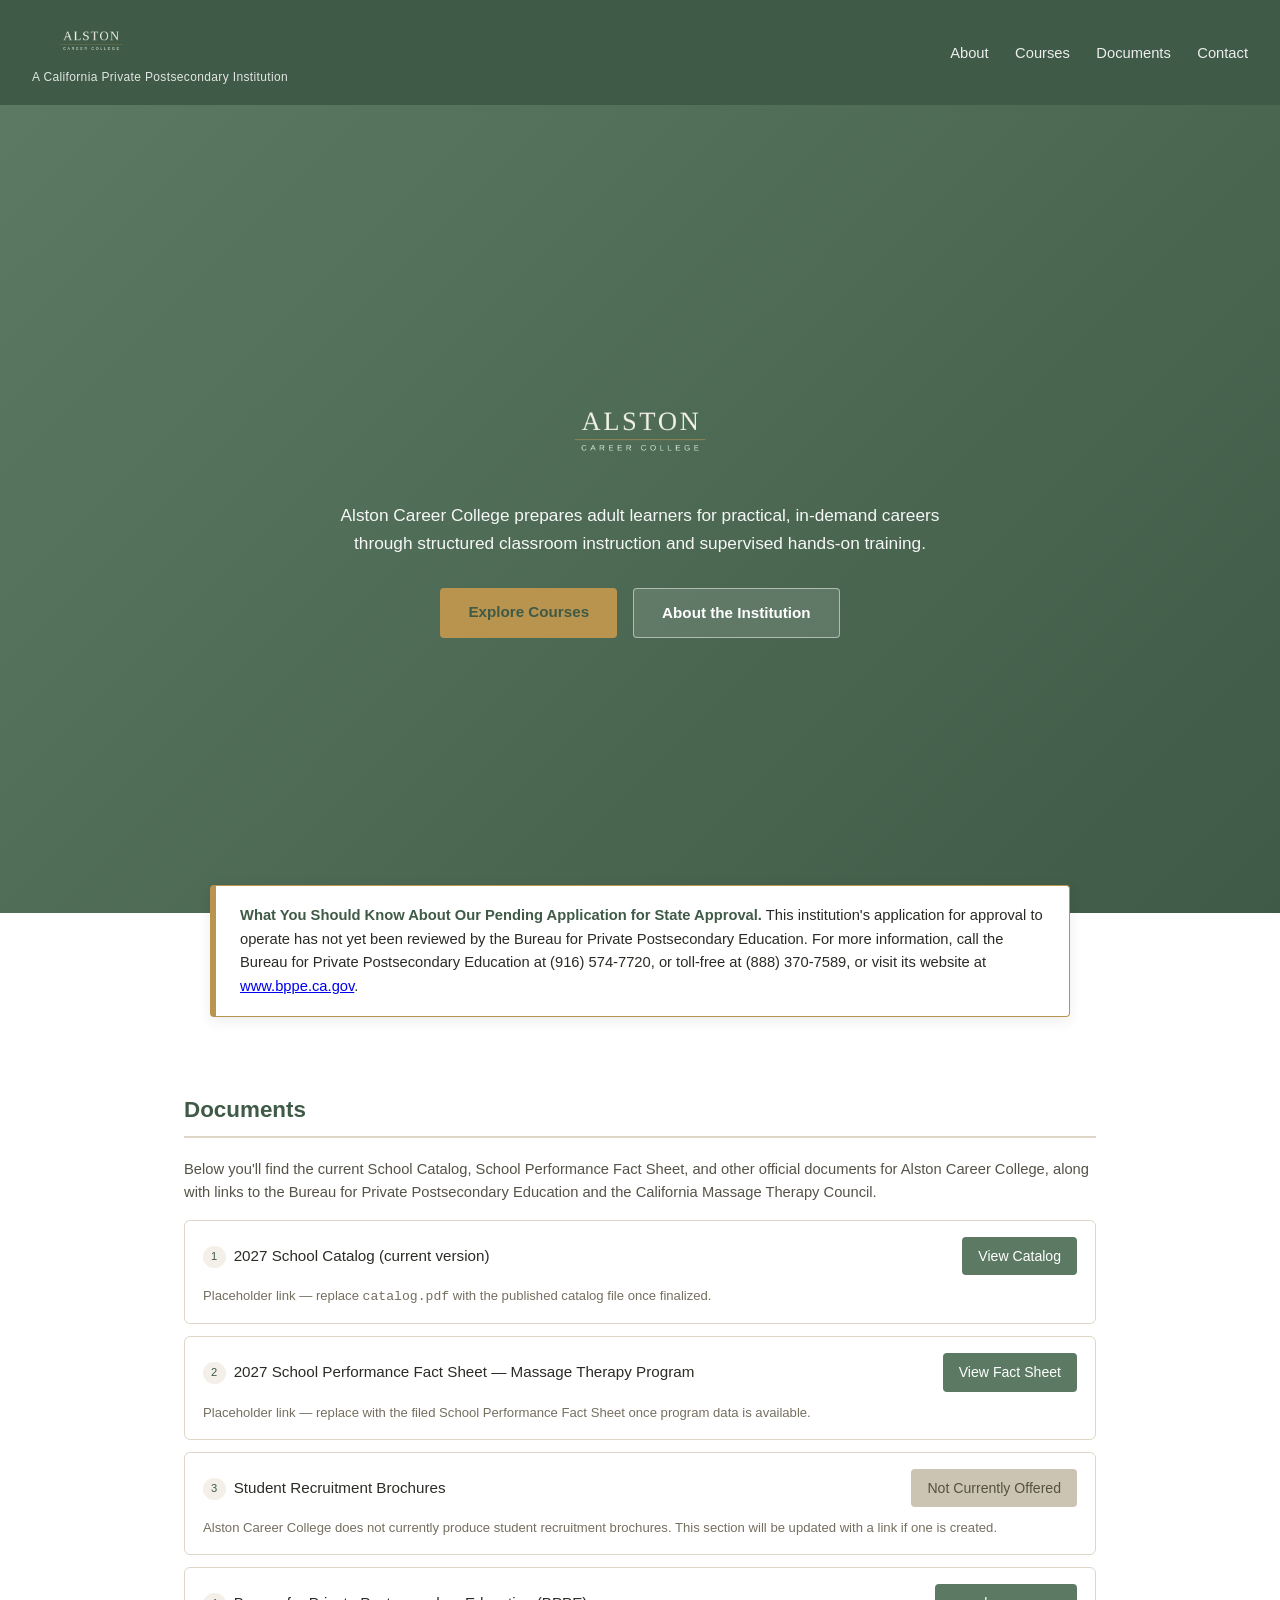
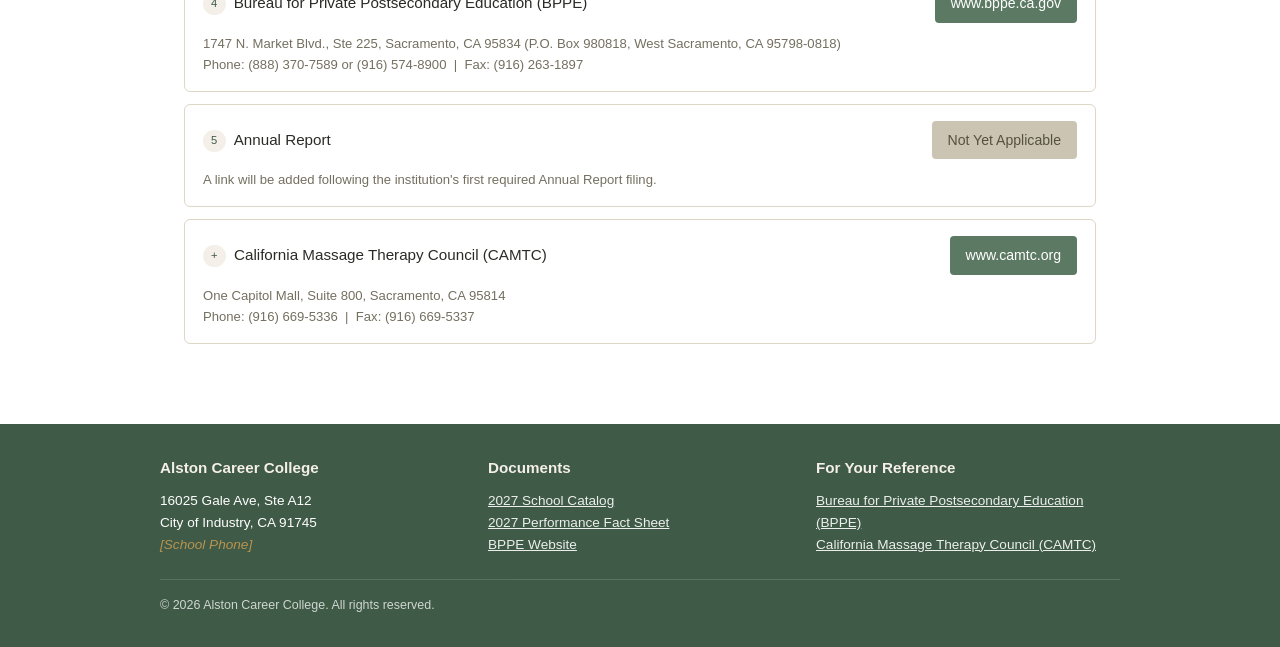
==== index.html @ c61b327b "Add files via upload" ====
<!DOCTYPE html>
<html lang="en">
<head>
<meta charset="UTF-8">
<meta name="viewport" content="width=device-width, initial-scale=1.0">
<title>Alston Career College</title>
<link rel="stylesheet" href="style.css">
</head>
<body>

<header>
  <div class="brand">
    <a class="brand-link" href="index.html"><img class="logo" src="logo.png" alt="Alston Career College"></a>
    <small>A California Private Postsecondary Institution</small>
  </div>
  <nav>
    <a href="about.html">About</a>
    <a href="courses.html">Courses</a>
    <a href="index.html#documents">Documents</a>
    <a href="contact.html">Contact</a>
  </nav>
</header>

<div class="cover">
  <img class="cover-logo" src="logo.png" alt="Alston Career College">
  <p class="tagline">
    Alston Career College prepares adult learners for practical, in-demand careers through
    structured classroom instruction and supervised hands-on training.
  </p>
  <div class="cta-row">
    <a class="btn-cta primary" href="courses.html">Explore Courses</a>
    <a class="btn-cta secondary" href="about.html">About the Institution</a>
  </div>
</div>

<div class="notice">
  <strong>What You Should Know About Our Pending Application for State Approval.</strong>
  This institution's application for approval to operate has not yet been reviewed by the
  Bureau for Private Postsecondary Education. For more information, call the Bureau for
  Private Postsecondary Education at (916) 574-7720, or toll-free at (888) 370-7589, or visit
  its website at <a href="https://www.bppe.ca.gov" target="_blank" rel="noopener">www.bppe.ca.gov</a>.
</div>

<main>

  <section id="documents">
    <h2>Documents</h2>
    <p style="font-size:0.92rem; color:#565248;">
      Below you'll find the current School Catalog, School Performance Fact Sheet, and other
      official documents for Alston Career College, along with links to the Bureau for Private
      Postsecondary Education and the California Massage Therapy Council.
    </p>
    <ul class="disclosure-list">
      <li>
        <div class="desc"><span class="tag">1</span>2027 School Catalog (current version)</div>
        <a class="btn" href="catalog.pdf" target="_blank">View Catalog</a>
        <div class="note">Placeholder link &mdash; replace <code>catalog.pdf</code> with the published catalog file once finalized.</div>
      </li>
      <li>
        <div class="desc"><span class="tag">2</span>2027 School Performance Fact Sheet &mdash; Massage Therapy Program</div>
        <a class="btn" href="performance-fact-sheet.pdf" target="_blank">View Fact Sheet</a>
        <div class="note">Placeholder link &mdash; replace with the filed School Performance Fact Sheet once program data is available.</div>
      </li>
      <li>
        <div class="desc"><span class="tag">3</span>Student Recruitment Brochures</div>
        <span class="btn-disabled">Not Currently Offered</span>
        <div class="note">Alston Career College does not currently produce student recruitment brochures. This section will be updated with a link if one is created.</div>
      </li>
      <li>
        <div class="desc"><span class="tag">4</span>Bureau for Private Postsecondary Education (BPPE)</div>
        <a class="btn" href="https://www.bppe.ca.gov" target="_blank" rel="noopener">www.bppe.ca.gov</a>
        <div class="note">
          1747 N. Market Blvd., Ste 225, Sacramento, CA 95834 (P.O. Box 980818, West Sacramento, CA 95798-0818)<br>
          Phone: (888) 370-7589 or (916) 574-8900 &nbsp;|&nbsp; Fax: (916) 263-1897
        </div>
      </li>
      <li>
        <div class="desc"><span class="tag">5</span>Annual Report</div>
        <span class="btn-disabled">Not Yet Applicable</span>
        <div class="note">A link will be added following the institution's first required Annual Report filing.</div>
      </li>
      <li>
        <div class="desc"><span class="tag">+</span>California Massage Therapy Council (CAMTC)</div>
        <a class="btn" href="https://www.camtc.org" target="_blank" rel="noopener">www.camtc.org</a>
        <div class="note">
          One Capitol Mall, Suite 800, Sacramento, CA 95814<br>
          Phone: (916) 669-5336 &nbsp;|&nbsp; Fax: (916) 669-5337
        </div>
      </li>
    </ul>
  </section>

</main>

<footer>
  <div class="foot-grid">
    <div>
      <h3>Alston Career College</h3>
      16025 Gale Ave, Ste A12<br>
      City of Industry, CA 91745<br>
      <span class="placeholder">[School Phone]</span>
    </div>
    <div>
      <h3>Documents</h3>
      <a href="catalog.pdf">2027 School Catalog</a><br>
      <a href="performance-fact-sheet.pdf">2027 Performance Fact Sheet</a><br>
      <a href="https://www.bppe.ca.gov" target="_blank" rel="noopener">BPPE Website</a>
    </div>
    <div>
      <h3>For Your Reference</h3>
      <a href="https://www.bppe.ca.gov" target="_blank" rel="noopener">Bureau for Private Postsecondary Education (BPPE)</a><br>
      <a href="https://www.camtc.org" target="_blank" rel="noopener">California Massage Therapy Council (CAMTC)</a>
    </div>
  </div>
  <div class="fine">
    &copy; 2026 Alston Career College. All rights reserved.
  </div>
</footer>

</body>
</html>
---- style.css ----
:root {
  --sage: #5c7a63;
  --sage-dark: #3f5a46;
  --sand: #f4efe8;
  --ink: #2b2b26;
  --gold: #b8944f;
  --line: #ded6c7;
}
* { box-sizing: border-box; }
body {
  margin: 0;
  font-family: -apple-system, "Segoe UI", Roboto, Helvetica, Arial, sans-serif;
  color: var(--ink);
  background: #fff;
  line-height: 1.6;
}

/* Header / nav (shared across all pages) */
header {
  background: var(--sage-dark);
  color: #fff;
  padding: 18px 32px;
  display: flex;
  justify-content: space-between;
  align-items: center;
  flex-wrap: wrap;
}
header .brand { display: flex; flex-direction: column; }
header .brand a.brand-link { display: block; line-height: 0; }
header .brand img.logo {
  display: block;
  height: 44px;
  width: auto;
}
header .brand small {
  display: block;
  font-size: 0.75rem;
  font-weight: 400;
  opacity: 0.85;
  letter-spacing: 0.03em;
  margin-top: 6px;
}
nav a {
  color: #fff;
  text-decoration: none;
  margin-left: 22px;
  font-size: 0.92rem;
  opacity: 0.9;
}
nav a:hover { opacity: 1; text-decoration: underline; }
nav a.active { opacity: 1; border-bottom: 2px solid var(--gold); padding-bottom: 3px; }

/* Homepage cover */
.cover {
  background: linear-gradient(135deg, var(--sage) 0%, var(--sage-dark) 100%);
  color: #fff;
  padding: 64px 32px 60px;
  text-align: center;
  min-height: calc(100vh - 92px);
  display: flex;
  flex-direction: column;
  align-items: center;
  justify-content: center;
}
.cover img.cover-logo {
  height: 92px;
  width: auto;
  margin-bottom: 26px;
}
.cover p.tagline {
  max-width: 620px;
  margin: 0 auto 30px;
  font-size: 1.08rem;
  opacity: 0.95;
}
.cta-row {
  display: flex;
  justify-content: center;
  gap: 16px;
  flex-wrap: wrap;
}
.cta-row a.btn-cta {
  display: inline-block;
  padding: 12px 28px;
  border-radius: 4px;
  text-decoration: none;
  font-size: 0.95rem;
  font-weight: 600;
}
.cta-row a.btn-cta.primary { background: var(--gold); color: var(--sage-dark); }
.cta-row a.btn-cta.secondary { background: rgba(255,255,255,0.12); color: #fff; border: 1px solid rgba(255,255,255,0.5); }
.cta-row a.btn-cta:hover { opacity: 0.9; }

/* Sub-page banner (About / Courses / Contact) */
.page-banner {
  background: var(--sage-dark);
  color: #fff;
  padding: 44px 32px;
  text-align: center;
}
.page-banner h1 { margin: 0; font-size: 1.8rem; font-weight: 600; }

.notice {
  max-width: 860px;
  margin: -28px auto 0;
  background: #fff;
  border: 1px solid var(--gold);
  border-left: 6px solid var(--gold);
  padding: 18px 24px;
  border-radius: 4px;
  box-shadow: 0 4px 14px rgba(0,0,0,0.08);
  position: relative;
  font-size: 0.92rem;
}
.notice strong { color: var(--sage-dark); }

main { max-width: 960px; margin: 0 auto; padding: 56px 24px 24px; }

section { margin-bottom: 56px; }
h2 {
  font-size: 1.4rem;
  color: var(--sage-dark);
  border-bottom: 2px solid var(--line);
  padding-bottom: 8px;
  margin-bottom: 20px;
}

.disclosure-list {
  list-style: none;
  padding: 0;
  margin: 0;
  display: grid;
  gap: 12px;
}
.disclosure-list li {
  border: 1px solid var(--line);
  border-radius: 6px;
  padding: 16px 18px;
  display: flex;
  justify-content: space-between;
  align-items: center;
  flex-wrap: wrap;
  gap: 10px;
}
.disclosure-list .desc { font-size: 0.95rem; }
.disclosure-list .desc .tag {
  display: inline-block;
  font-size: 0.7rem;
  text-transform: uppercase;
  letter-spacing: 0.04em;
  color: var(--sage-dark);
  background: var(--sand);
  padding: 2px 8px;
  border-radius: 999px;
  margin-right: 8px;
  vertical-align: middle;
}
.disclosure-list a.btn, .disclosure-list span.btn-disabled {
  display: inline-block;
  background: var(--sage);
  color: #fff;
  text-decoration: none;
  padding: 8px 16px;
  border-radius: 4px;
  font-size: 0.88rem;
  white-space: nowrap;
}
.disclosure-list a.btn:hover { background: var(--sage-dark); }
.disclosure-list span.btn-disabled {
  background: #ccc4b3;
  color: #55503f;
  cursor: not-allowed;
}
.disclosure-list .note {
  font-size: 0.82rem;
  color: #756f60;
  width: 100%;
}

.bureau-links {
  background: var(--sand);
  border-radius: 6px;
  padding: 20px 24px;
  font-size: 0.92rem;
}
.bureau-links a { color: var(--sage-dark); font-weight: 600; }

footer {
  background: var(--sage-dark);
  color: #fff;
  padding: 32px 24px;
  font-size: 0.85rem;
}
footer .foot-grid {
  max-width: 960px;
  margin: 0 auto;
  display: grid;
  grid-template-columns: repeat(auto-fit, minmax(220px, 1fr));
  gap: 24px;
}
footer h3 {
  font-size: 0.95rem;
  margin: 0 0 10px;
  color: var(--sand);
}
footer a { color: #fff; opacity: 0.9; }
footer .fine {
  max-width: 960px;
  margin: 24px auto 0;
  opacity: 0.75;
  font-size: 0.78rem;
  border-top: 1px solid rgba(255,255,255,0.2);
  padding-top: 16px;
}

.course-list {
  display: grid;
  gap: 20px;
  margin-top: 24px;
}
.course-card {
  border: 1px solid var(--line);
  border-radius: 8px;
  padding: 24px 26px;
  background: #fff;
}
.course-card h3 {
  margin: 0 0 12px;
  color: var(--sage-dark);
  font-size: 1.2rem;
}
.course-card .course-stats {
  display: flex;
  gap: 10px;
  flex-wrap: wrap;
  margin: 0 0 16px;
}
.course-card .course-stats span {
  background: var(--sand);
  color: var(--sage-dark);
  font-size: 0.78rem;
  font-weight: 600;
  padding: 4px 12px;
  border-radius: 999px;
}
.course-card p { margin: 0; font-size: 0.95rem; }

.placeholder { color: var(--gold); font-style: italic; }
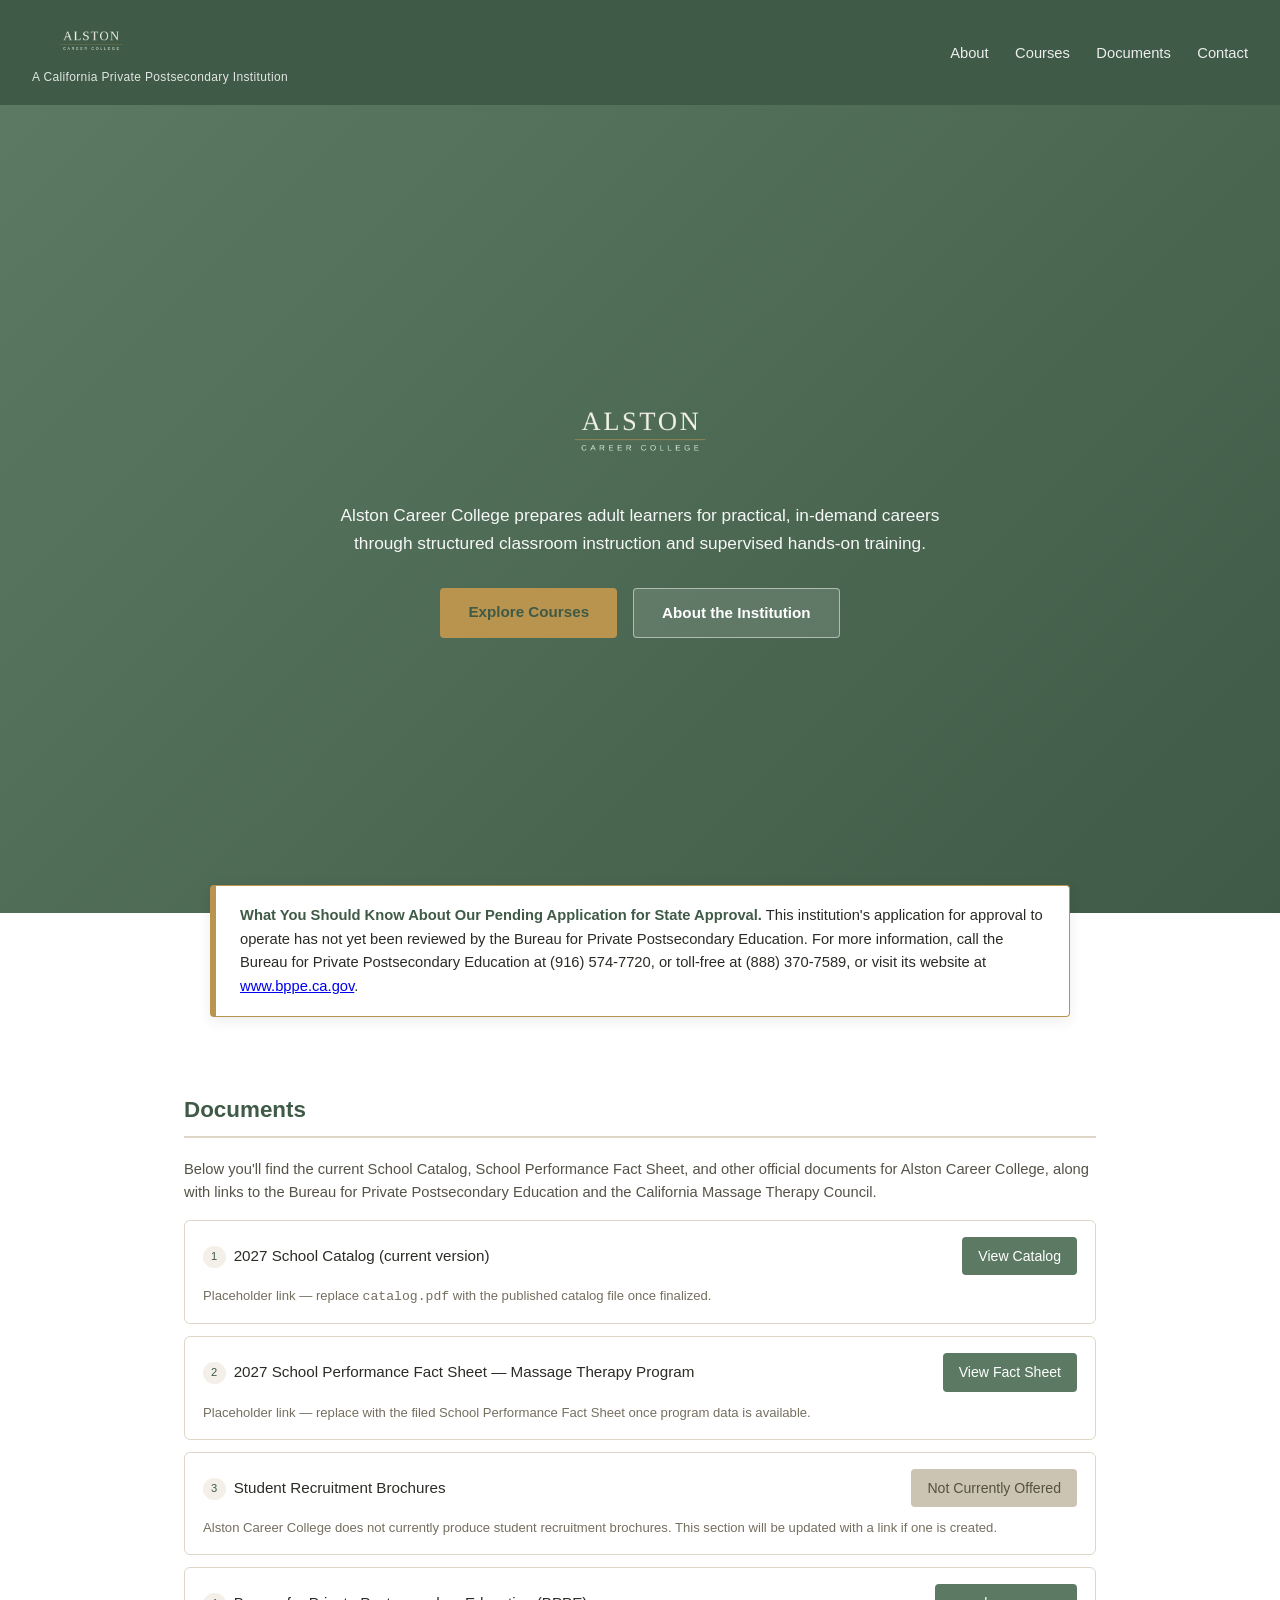
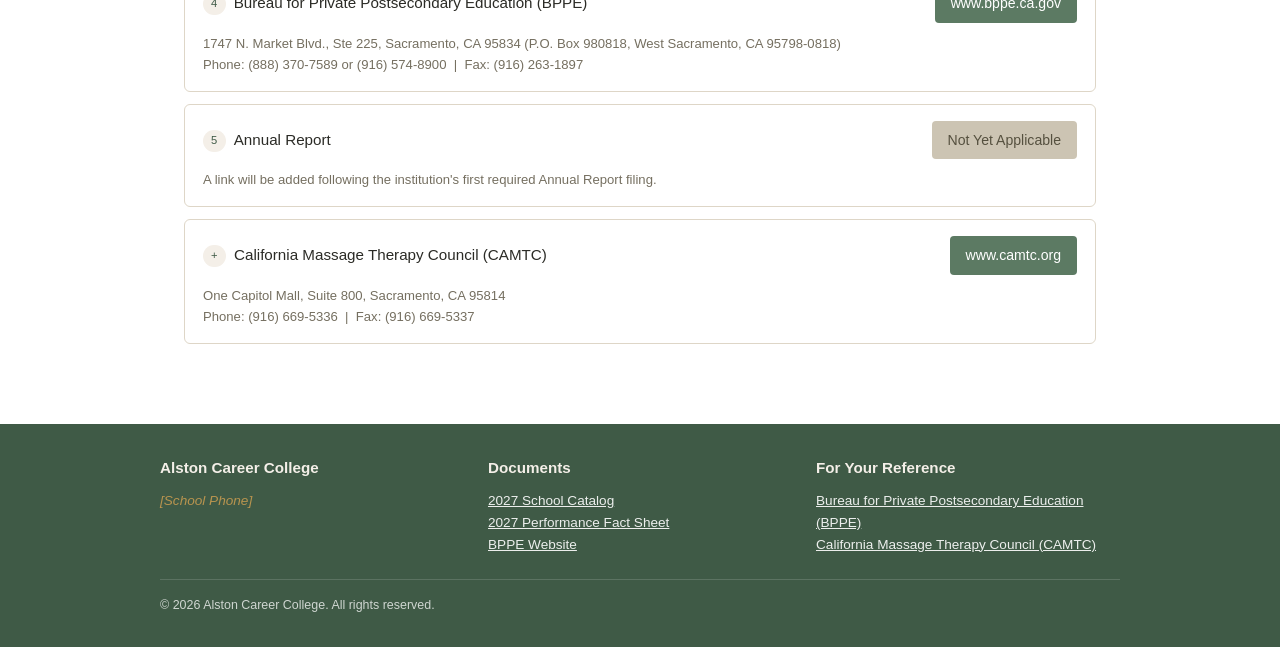
==== commit 28f66601: "Add files via upload" ====
--- a/index.html
+++ b/index.html
@@ -96,8 +96,6 @@
   <div class="foot-grid">
     <div>
       <h3>Alston Career College</h3>
-      16025 Gale Ave, Ste A12<br>
-      City of Industry, CA 91745<br>
       <span class="placeholder">[School Phone]</span>
     </div>
     <div>
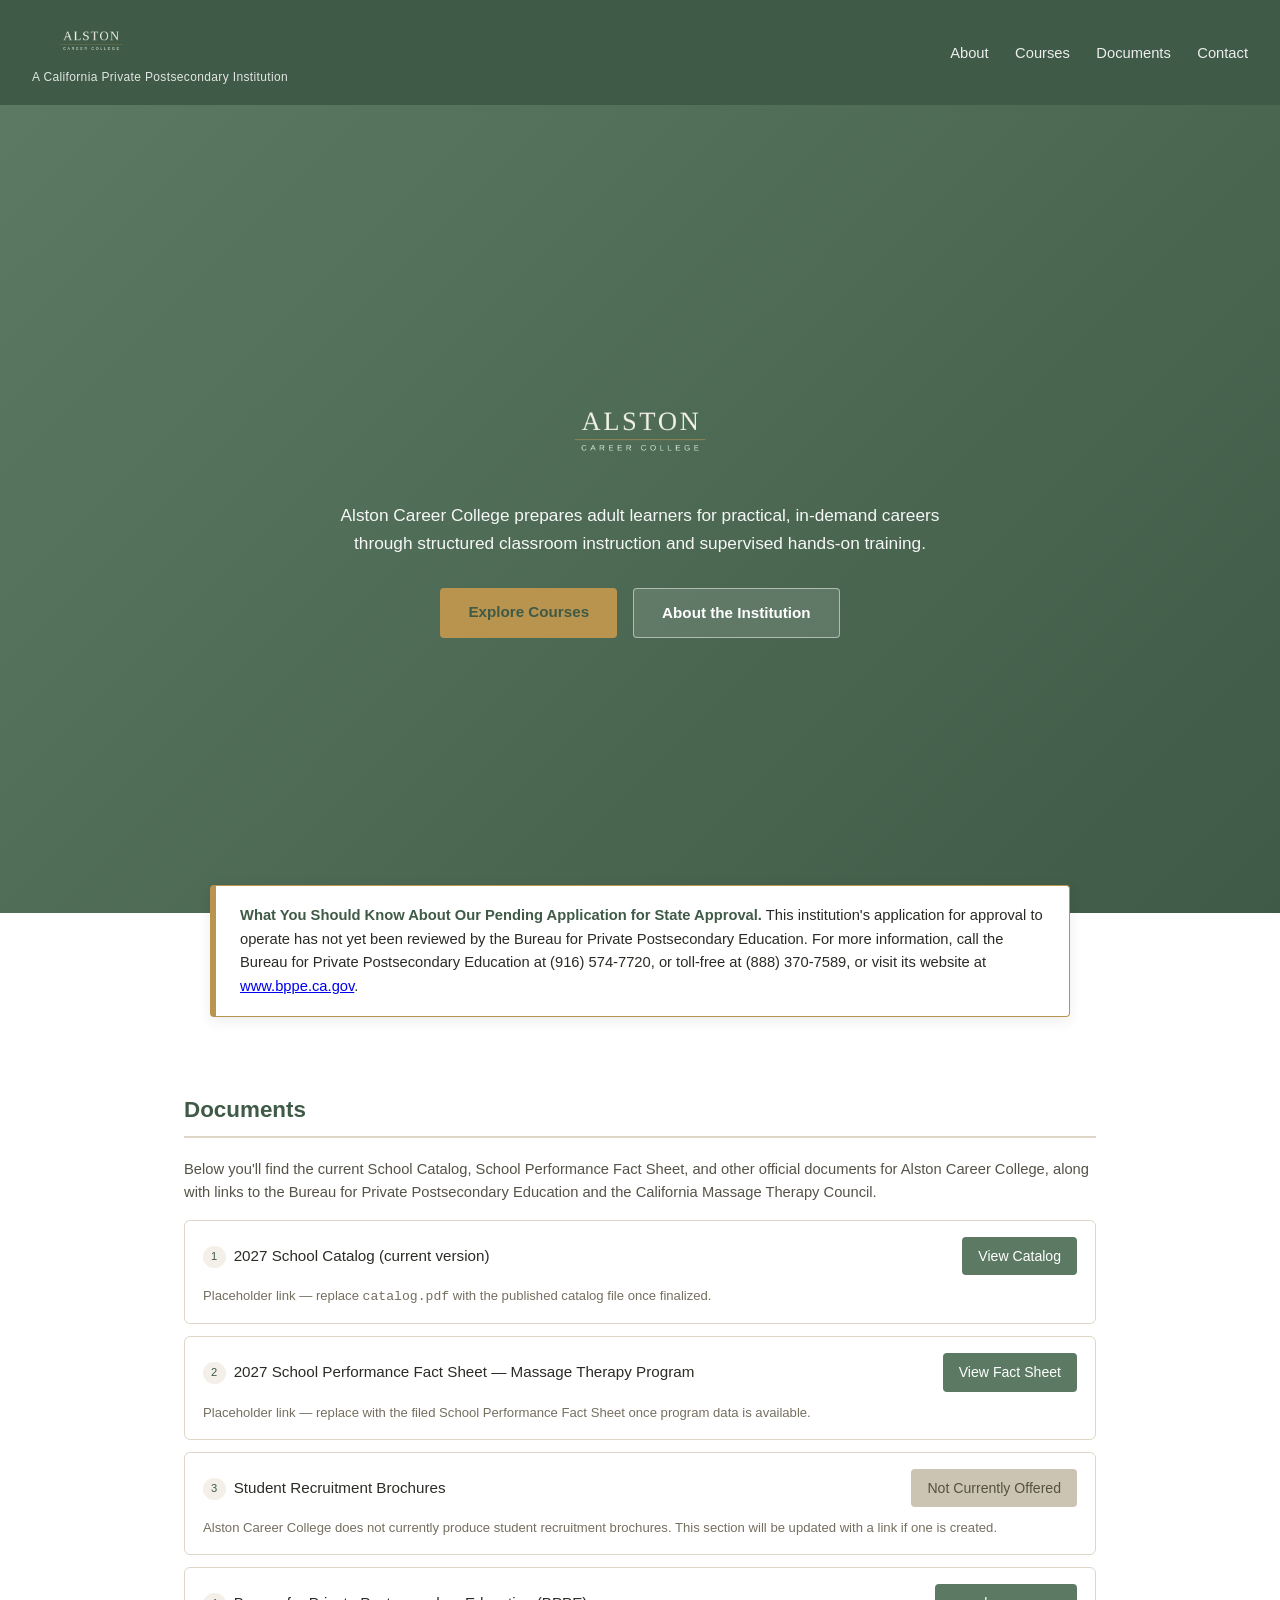
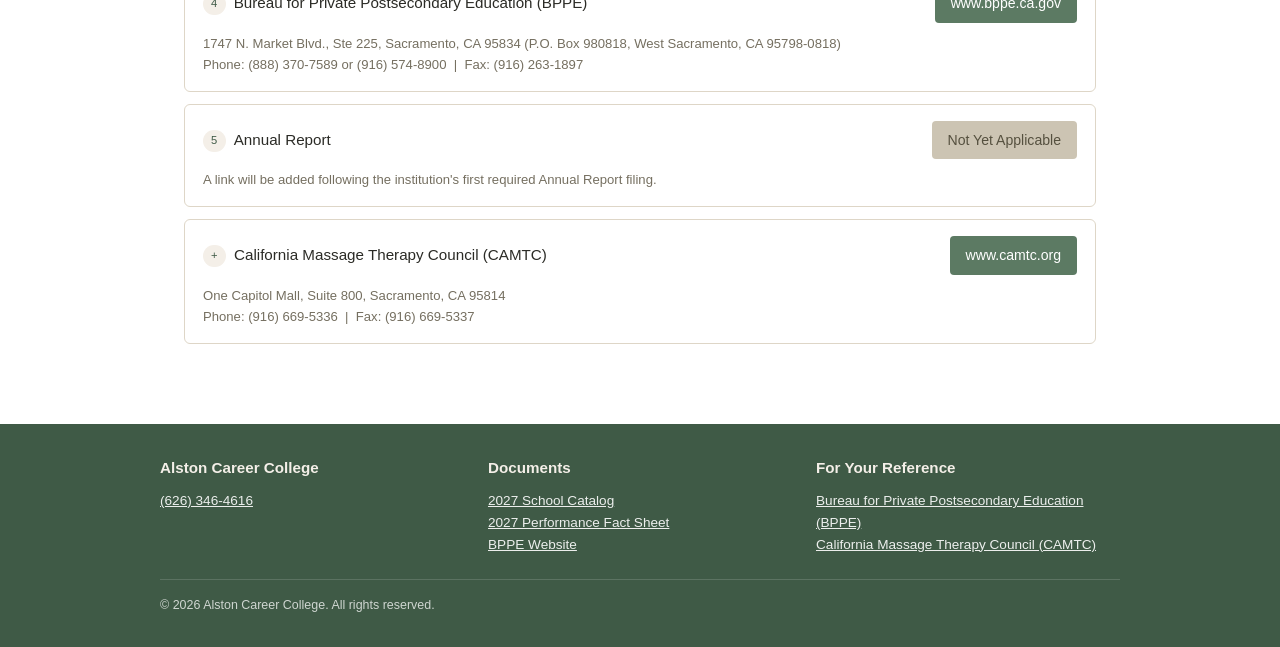
==== commit ae7d07b3: "Add files via upload" ====
--- a/index.html
+++ b/index.html
@@ -96,7 +96,7 @@
   <div class="foot-grid">
     <div>
       <h3>Alston Career College</h3>
-      <span class="placeholder">[School Phone]</span>
+      <a href="tel:+16263464616">(626) 346-4616</a>
     </div>
     <div>
       <h3>Documents</h3>
